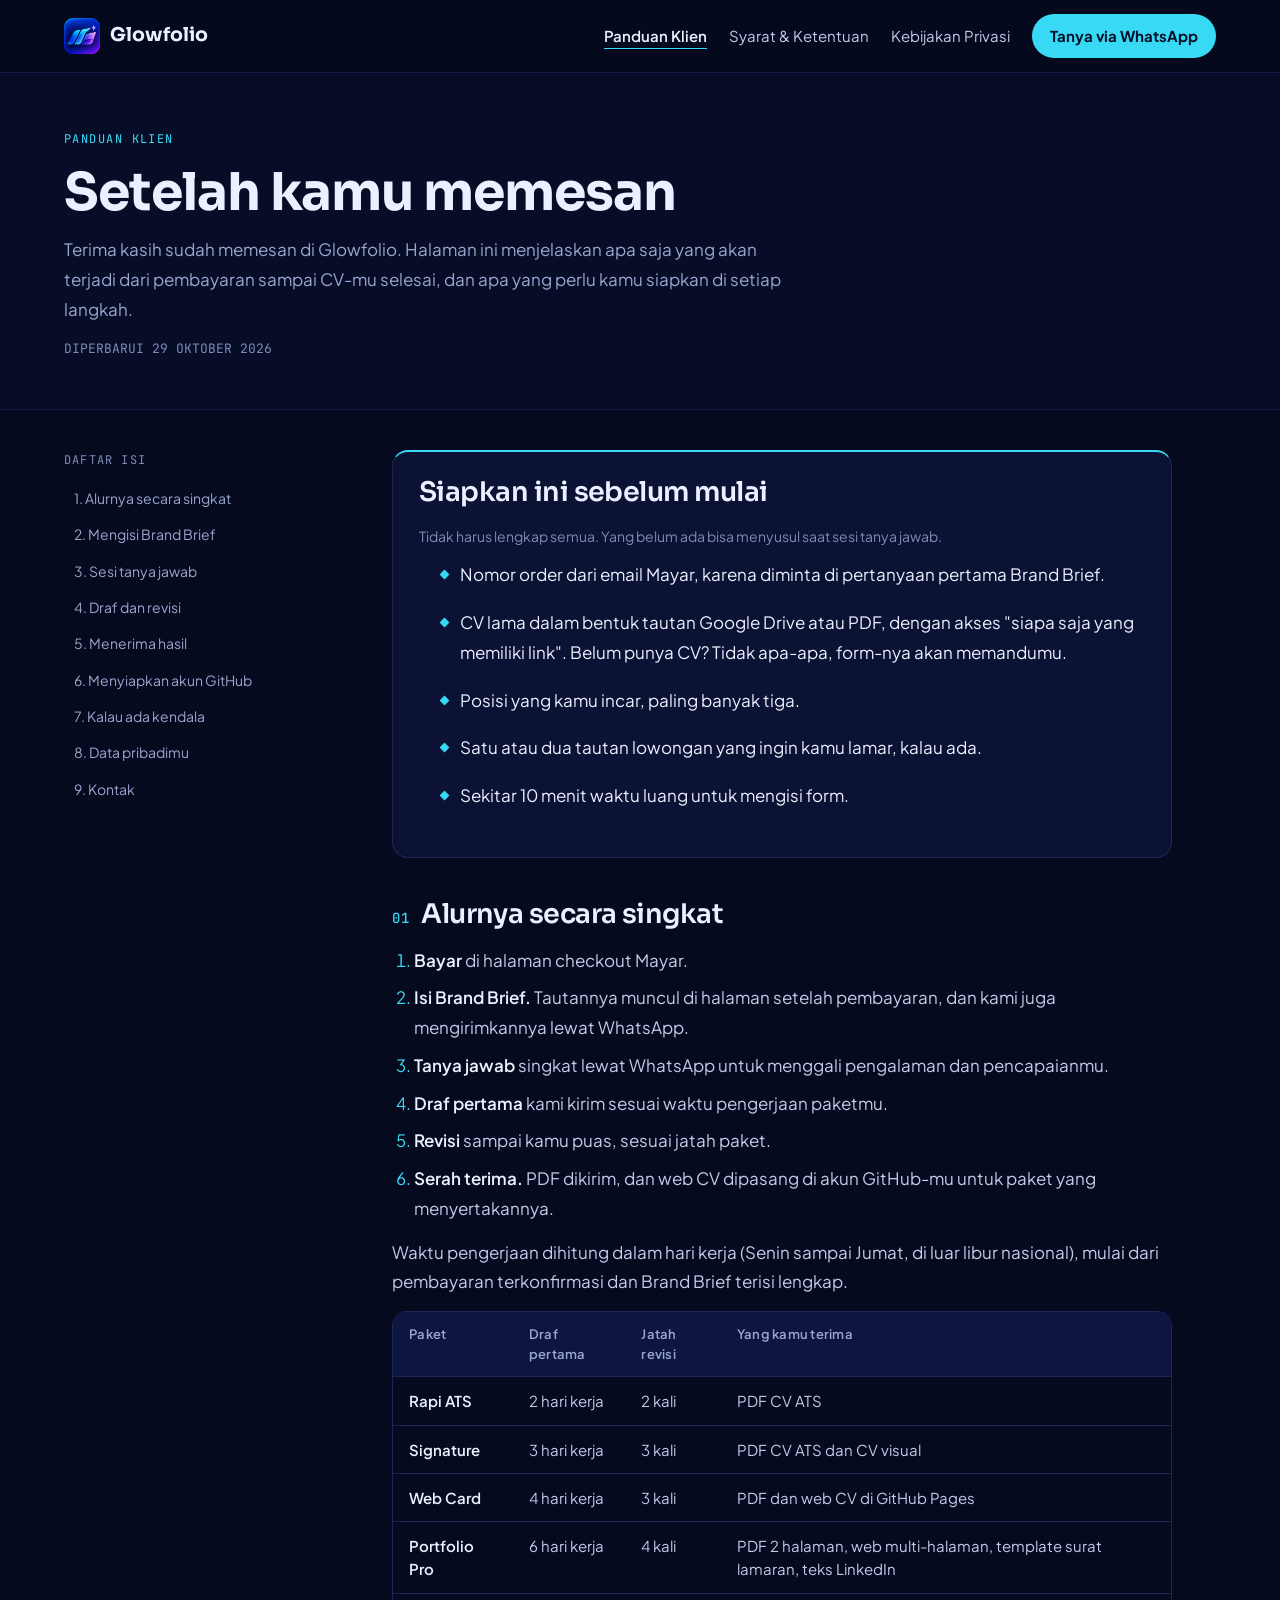
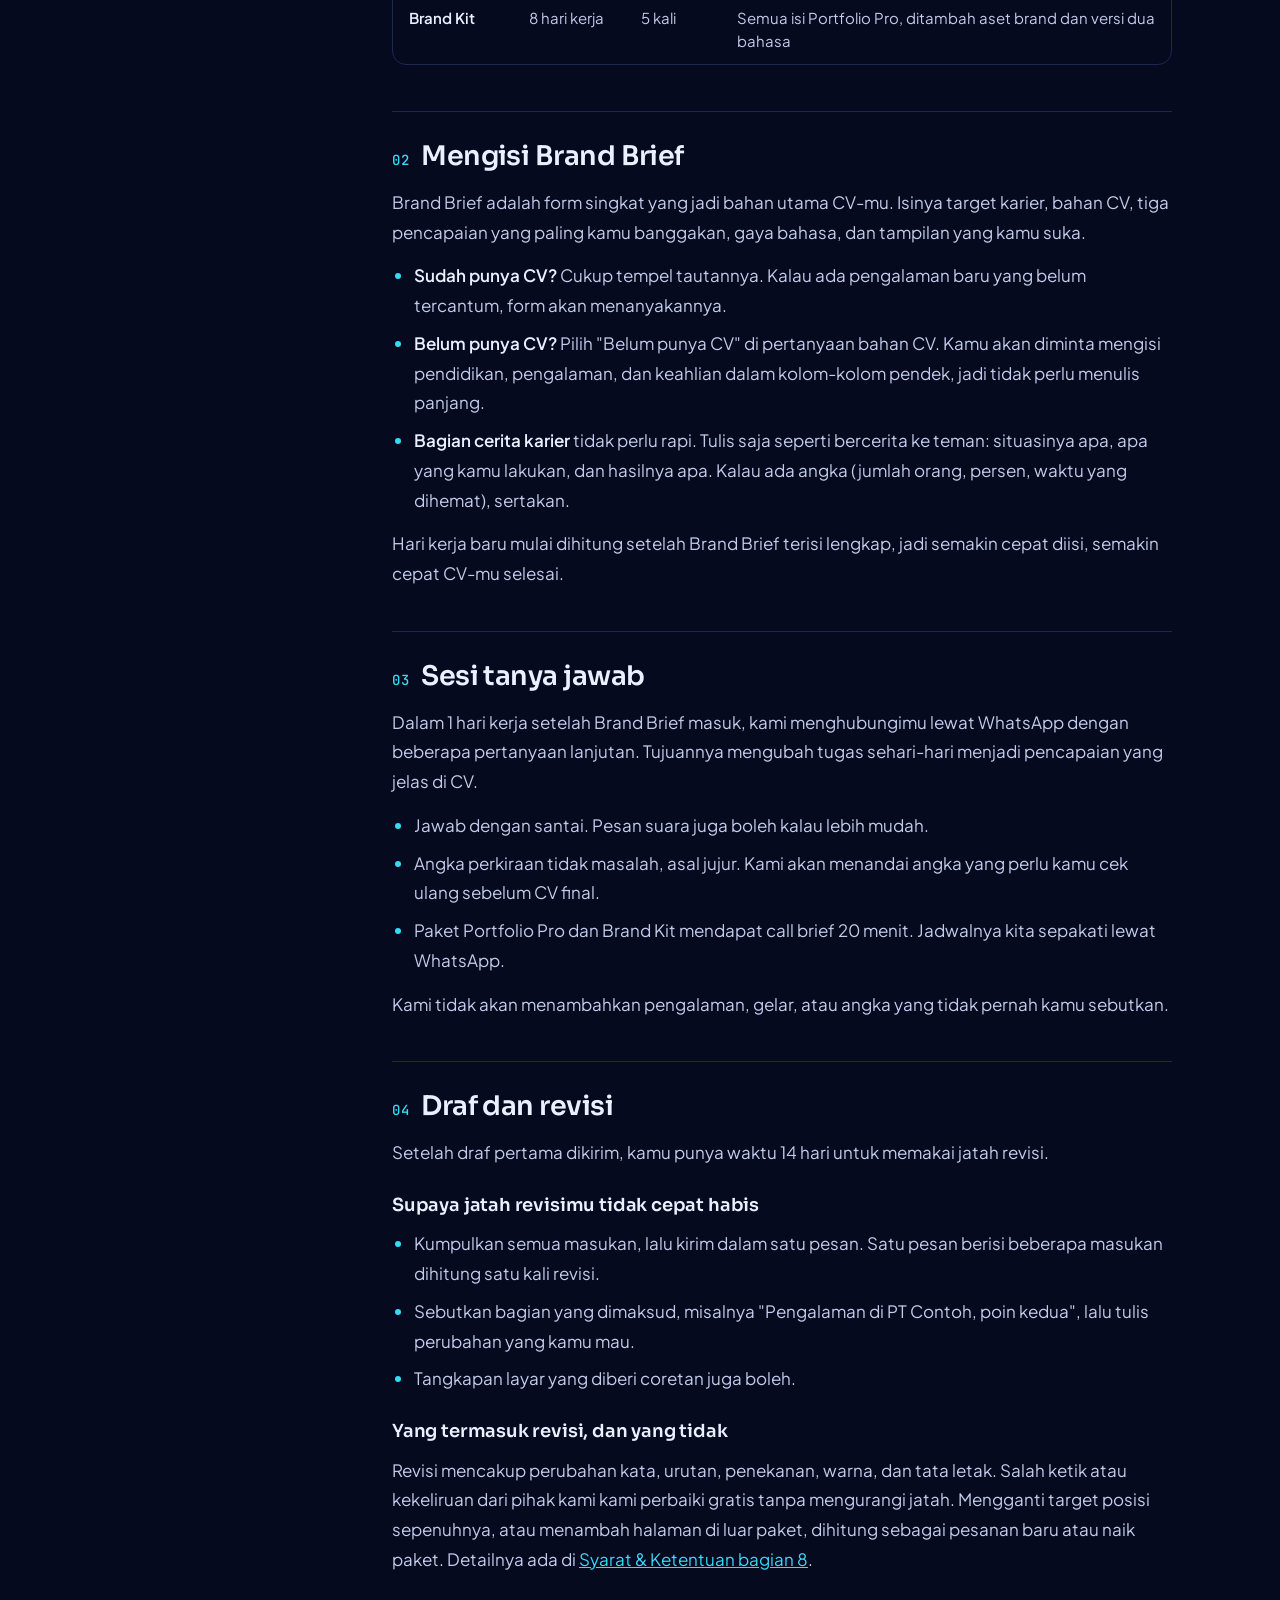
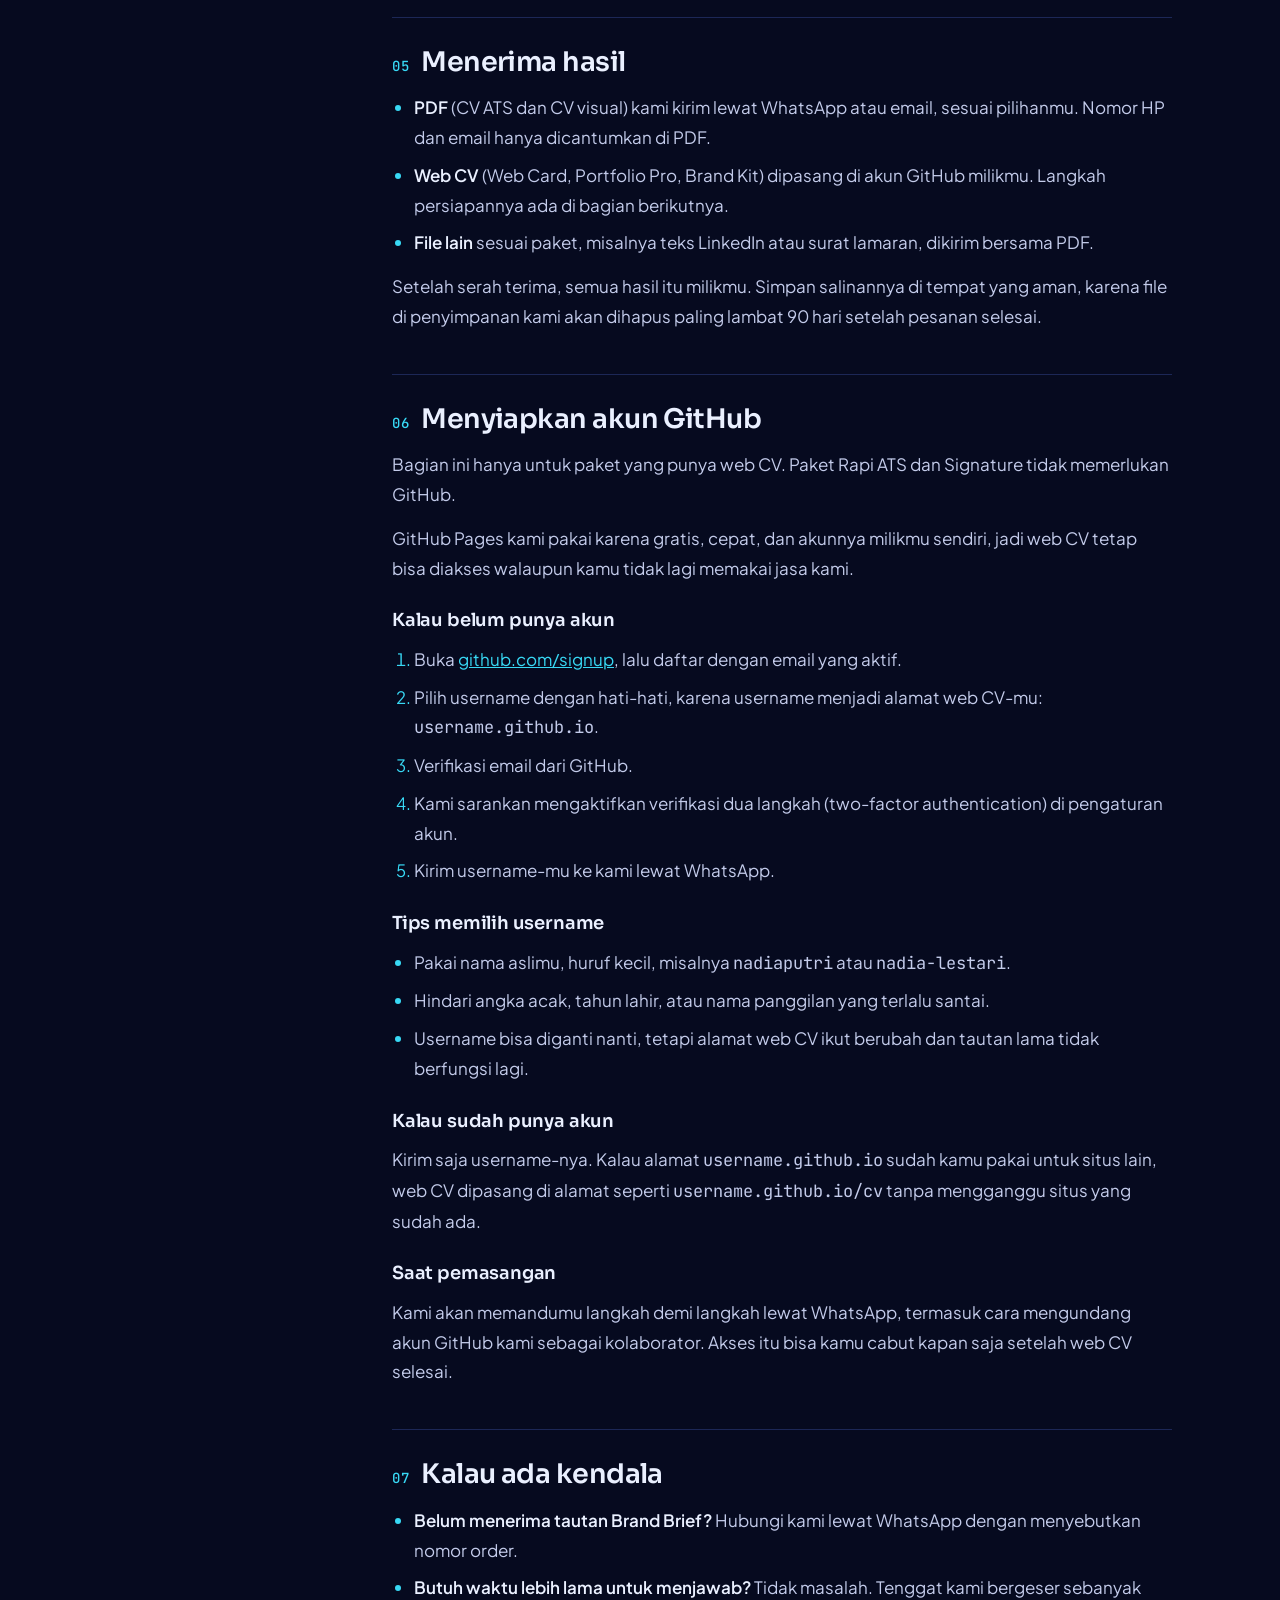
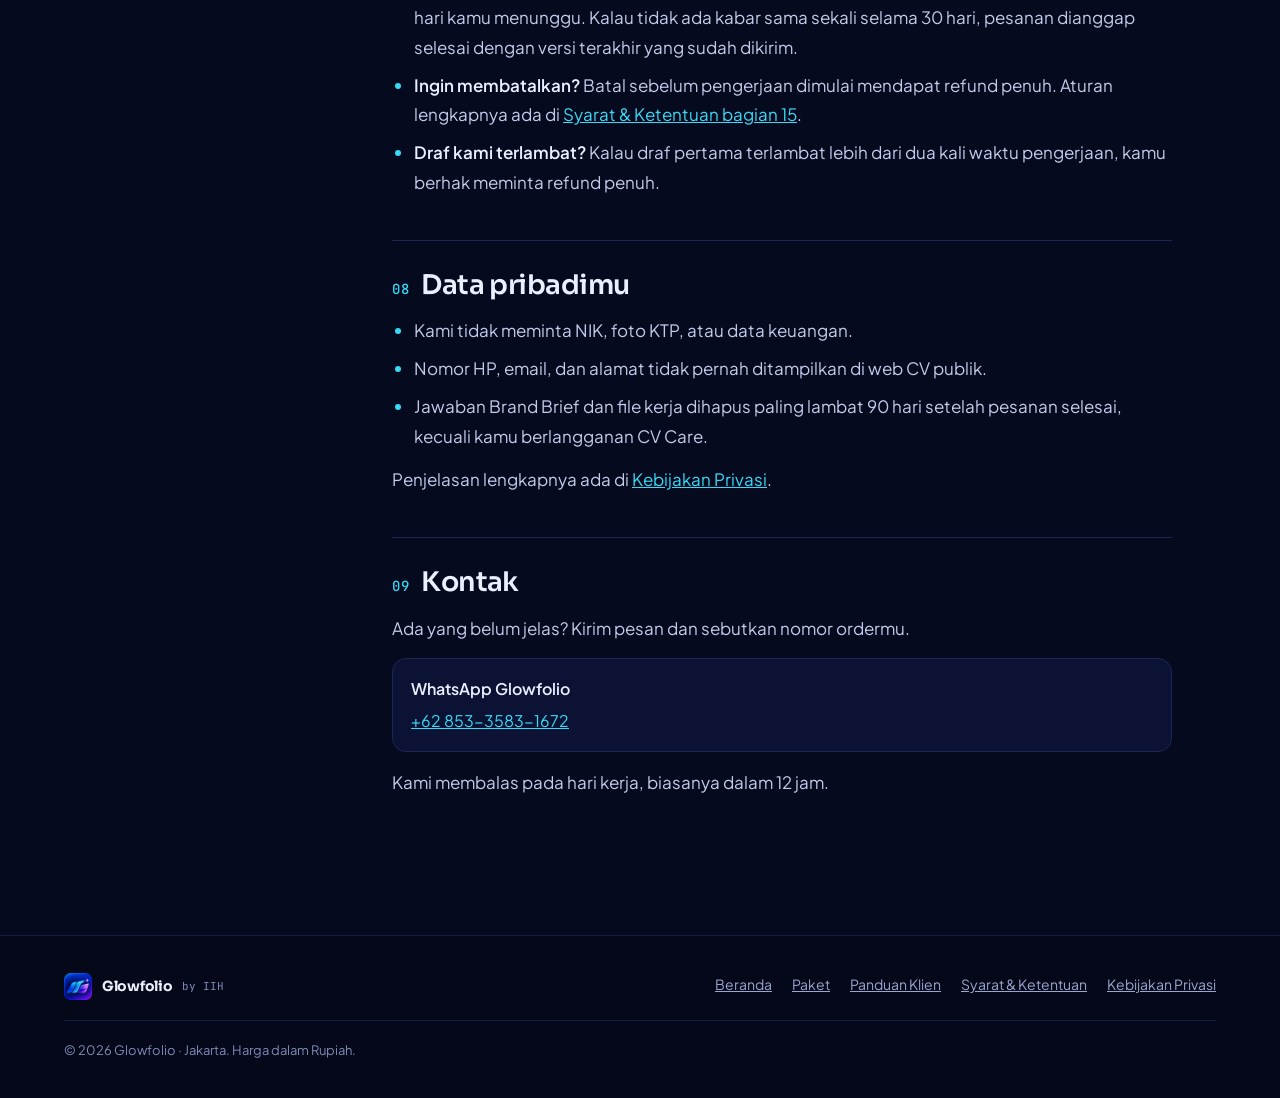
==== panduan.html @ 9d5b6b30 "Tambah halaman Panduan Klien dan tautannya di footer" ====
<!doctype html>
<html lang="id">
<head>
<meta charset="utf-8">
<meta name="viewport" content="width=device-width, initial-scale=1">
<title>Panduan Klien — Glowfolio</title>
<meta name="description" content="Apa yang terjadi setelah kamu memesan di Glowfolio: mengisi Brand Brief, sesi tanya jawab, draf dan revisi, sampai menerima CV dan web CV.">
<meta name="theme-color" content="#060A1F">
<link rel="icon" type="image/png" href="assets/favicon.png">
<link rel="apple-touch-icon" href="assets/apple-touch-icon.png">
<link rel="preconnect" href="https://fonts.googleapis.com">
<link rel="stylesheet" href="https://fonts.googleapis.com/css2?family=JetBrains+Mono:wght@500&family=Plus+Jakarta+Sans:wght@400;500;600;700&family=Sora:wght@500;600;700&display=swap">
<link rel="stylesheet" href="assets/legal.css">
</head>
<body>
<a class="skip" href="#isi">Langsung ke isi</a>

<header class="top">
  <div class="top-in">
    <a class="brand" href="./"><img src="assets/glowfolio-logo.png" alt=""><span>Glowfolio</span></a>
    <nav aria-label="Navigasi">
      <a class="nav-text" href="panduan.html" aria-current="page">Panduan Klien</a>
      <a class="nav-text" href="syarat.html">Syarat &amp; Ketentuan</a>
      <a class="nav-text" href="privasi.html">Kebijakan Privasi</a>
      <a class="btn btn-accent" href="https://wa.me/6285335831672">Tanya via WhatsApp</a>
    </nav>
  </div>
</header>

<div class="hero">
  <div class="hero-in">
    <div class="eyebrow mono">PANDUAN KLIEN</div>
    <h1 class="disp">Setelah kamu memesan</h1>
    <p>Terima kasih sudah memesan di Glowfolio. Halaman ini menjelaskan apa saja yang akan terjadi dari pembayaran sampai CV-mu selesai, dan apa yang perlu kamu siapkan di setiap langkah.</p>
    <div class="meta mono"><span>DIPERBARUI 29 OKTOBER 2026</span></div>
  </div>
</div>

<div class="wrap">
  <aside class="toc" aria-label="Daftar isi">
    <p class="toc-title mono">DAFTAR ISI</p>
    <ol>
      <li><a href="#alur">1. Alurnya secara singkat</a></li>
      <li><a href="#brief">2. Mengisi Brand Brief</a></li>
      <li><a href="#tanya">3. Sesi tanya jawab</a></li>
      <li><a href="#revisi">4. Draf dan revisi</a></li>
      <li><a href="#hasil">5. Menerima hasil</a></li>
      <li><a href="#github">6. Menyiapkan akun GitHub</a></li>
      <li><a href="#kendala">7. Kalau ada kendala</a></li>
      <li><a href="#data">8. Data pribadimu</a></li>
      <li><a href="#kontak">9. Kontak</a></li>
    </ol>
  </aside>

  <main id="isi" class="doc">
    <details class="toc-mobile">
      <summary>Daftar isi <span aria-hidden="true">+</span></summary>
      <ol>
        <li><a href="#alur">1. Alurnya secara singkat</a></li>
        <li><a href="#brief">2. Mengisi Brand Brief</a></li>
        <li><a href="#tanya">3. Sesi tanya jawab</a></li>
        <li><a href="#revisi">4. Draf dan revisi</a></li>
        <li><a href="#hasil">5. Menerima hasil</a></li>
        <li><a href="#github">6. Menyiapkan akun GitHub</a></li>
        <li><a href="#kendala">7. Kalau ada kendala</a></li>
        <li><a href="#data">8. Data pribadimu</a></li>
        <li><a href="#kontak">9. Kontak</a></li>
      </ol>
    </details>

    <div class="summary">
      <h2 class="disp">Siapkan ini sebelum mulai</h2>
      <p class="note">Tidak harus lengkap semua. Yang belum ada bisa menyusul saat sesi tanya jawab.</p>
      <ul>
        <li>Nomor order dari email Mayar, karena diminta di pertanyaan pertama Brand Brief.</li>
        <li>CV lama dalam bentuk tautan Google Drive atau PDF, dengan akses "siapa saja yang memiliki link". Belum punya CV? Tidak apa-apa, form-nya akan memandumu.</li>
        <li>Posisi yang kamu incar, paling banyak tiga.</li>
        <li>Satu atau dua tautan lowongan yang ingin kamu lamar, kalau ada.</li>
        <li>Sekitar 10 menit waktu luang untuk mengisi form.</li>
      </ul>
    </div>

    <section id="alur">
      <h2 class="disp"><span class="num">01</span>Alurnya secara singkat</h2>
      <ol class="list">
        <li><strong>Bayar</strong> di halaman checkout Mayar.</li>
        <li><strong>Isi Brand Brief.</strong> Tautannya muncul di halaman setelah pembayaran, dan kami juga mengirimkannya lewat WhatsApp.</li>
        <li><strong>Tanya jawab</strong> singkat lewat WhatsApp untuk menggali pengalaman dan pencapaianmu.</li>
        <li><strong>Draf pertama</strong> kami kirim sesuai waktu pengerjaan paketmu.</li>
        <li><strong>Revisi</strong> sampai kamu puas, sesuai jatah paket.</li>
        <li><strong>Serah terima.</strong> PDF dikirim, dan web CV dipasang di akun GitHub-mu untuk paket yang menyertakannya.</li>
      </ol>
      <p>Waktu pengerjaan dihitung dalam hari kerja (Senin sampai Jumat, di luar libur nasional), mulai dari pembayaran terkonfirmasi dan Brand Brief terisi lengkap.</p>
      <div class="table">
        <table>
          <thead><tr><th scope="col">Paket</th><th scope="col">Draf pertama</th><th scope="col">Jatah revisi</th><th scope="col">Yang kamu terima</th></tr></thead>
          <tbody>
            <tr><th scope="row">Rapi ATS</th><td data-label="Draf pertama">2 hari kerja</td><td data-label="Jatah revisi">2 kali</td><td data-label="Yang kamu terima">PDF CV ATS</td></tr>
            <tr><th scope="row">Signature</th><td data-label="Draf pertama">3 hari kerja</td><td data-label="Jatah revisi">3 kali</td><td data-label="Yang kamu terima">PDF CV ATS dan CV visual</td></tr>
            <tr><th scope="row">Web Card</th><td data-label="Draf pertama">4 hari kerja</td><td data-label="Jatah revisi">3 kali</td><td data-label="Yang kamu terima">PDF dan web CV di GitHub Pages</td></tr>
            <tr><th scope="row">Portfolio Pro</th><td data-label="Draf pertama">6 hari kerja</td><td data-label="Jatah revisi">4 kali</td><td data-label="Yang kamu terima">PDF 2 halaman, web multi-halaman, template surat lamaran, teks LinkedIn</td></tr>
            <tr><th scope="row">Brand Kit</th><td data-label="Draf pertama">8 hari kerja</td><td data-label="Jatah revisi">5 kali</td><td data-label="Yang kamu terima">Semua isi Portfolio Pro, ditambah aset brand dan versi dua bahasa</td></tr>
          </tbody>
        </table>
      </div>
    </section>

    <section id="brief">
      <h2 class="disp"><span class="num">02</span>Mengisi Brand Brief</h2>
      <p>Brand Brief adalah form singkat yang jadi bahan utama CV-mu. Isinya target karier, bahan CV, tiga pencapaian yang paling kamu banggakan, gaya bahasa, dan tampilan yang kamu suka.</p>
      <ul>
        <li><strong>Sudah punya CV?</strong> Cukup tempel tautannya. Kalau ada pengalaman baru yang belum tercantum, form akan menanyakannya.</li>
        <li><strong>Belum punya CV?</strong> Pilih "Belum punya CV" di pertanyaan bahan CV. Kamu akan diminta mengisi pendidikan, pengalaman, dan keahlian dalam kolom-kolom pendek, jadi tidak perlu menulis panjang.</li>
        <li><strong>Bagian cerita karier</strong> tidak perlu rapi. Tulis saja seperti bercerita ke teman: situasinya apa, apa yang kamu lakukan, dan hasilnya apa. Kalau ada angka (jumlah orang, persen, waktu yang dihemat), sertakan.</li>
      </ul>
      <p>Hari kerja baru mulai dihitung setelah Brand Brief terisi lengkap, jadi semakin cepat diisi, semakin cepat CV-mu selesai.</p>
    </section>

    <section id="tanya">
      <h2 class="disp"><span class="num">03</span>Sesi tanya jawab</h2>
      <p>Dalam 1 hari kerja setelah Brand Brief masuk, kami menghubungimu lewat WhatsApp dengan beberapa pertanyaan lanjutan. Tujuannya mengubah tugas sehari-hari menjadi pencapaian yang jelas di CV.</p>
      <ul>
        <li>Jawab dengan santai. Pesan suara juga boleh kalau lebih mudah.</li>
        <li>Angka perkiraan tidak masalah, asal jujur. Kami akan menandai angka yang perlu kamu cek ulang sebelum CV final.</li>
        <li>Paket Portfolio Pro dan Brand Kit mendapat call brief 20 menit. Jadwalnya kita sepakati lewat WhatsApp.</li>
      </ul>
      <p>Kami tidak akan menambahkan pengalaman, gelar, atau angka yang tidak pernah kamu sebutkan.</p>
    </section>

    <section id="revisi">
      <h2 class="disp"><span class="num">04</span>Draf dan revisi</h2>
      <p>Setelah draf pertama dikirim, kamu punya waktu 14 hari untuk memakai jatah revisi.</p>
      <h3>Supaya jatah revisimu tidak cepat habis</h3>
      <ul>
        <li>Kumpulkan semua masukan, lalu kirim dalam satu pesan. Satu pesan berisi beberapa masukan dihitung satu kali revisi.</li>
        <li>Sebutkan bagian yang dimaksud, misalnya "Pengalaman di PT Contoh, poin kedua", lalu tulis perubahan yang kamu mau.</li>
        <li>Tangkapan layar yang diberi coretan juga boleh.</li>
      </ul>
      <h3>Yang termasuk revisi, dan yang tidak</h3>
      <p>Revisi mencakup perubahan kata, urutan, penekanan, warna, dan tata letak. Salah ketik atau kekeliruan dari pihak kami kami perbaiki gratis tanpa mengurangi jatah. Mengganti target posisi sepenuhnya, atau menambah halaman di luar paket, dihitung sebagai pesanan baru atau naik paket. Detailnya ada di <a href="syarat.html#revisi">Syarat &amp; Ketentuan bagian 8</a>.</p>
    </section>

    <section id="hasil">
      <h2 class="disp"><span class="num">05</span>Menerima hasil</h2>
      <ul>
        <li><strong>PDF</strong> (CV ATS dan CV visual) kami kirim lewat WhatsApp atau email, sesuai pilihanmu. Nomor HP dan email hanya dicantumkan di PDF.</li>
        <li><strong>Web CV</strong> (Web Card, Portfolio Pro, Brand Kit) dipasang di akun GitHub milikmu. Langkah persiapannya ada di bagian berikutnya.</li>
        <li><strong>File lain</strong> sesuai paket, misalnya teks LinkedIn atau surat lamaran, dikirim bersama PDF.</li>
      </ul>
      <p>Setelah serah terima, semua hasil itu milikmu. Simpan salinannya di tempat yang aman, karena file di penyimpanan kami akan dihapus paling lambat 90 hari setelah pesanan selesai.</p>
    </section>

    <section id="github">
      <h2 class="disp"><span class="num">06</span>Menyiapkan akun GitHub</h2>
      <p>Bagian ini hanya untuk paket yang punya web CV. Paket Rapi ATS dan Signature tidak memerlukan GitHub.</p>
      <p>GitHub Pages kami pakai karena gratis, cepat, dan akunnya milikmu sendiri, jadi web CV tetap bisa diakses walaupun kamu tidak lagi memakai jasa kami.</p>
      <h3>Kalau belum punya akun</h3>
      <ol class="list">
        <li>Buka <a href="https://github.com/signup">github.com/signup</a>, lalu daftar dengan email yang aktif.</li>
        <li>Pilih username dengan hati-hati, karena username menjadi alamat web CV-mu: <span class="mono">username.github.io</span>.</li>
        <li>Verifikasi email dari GitHub.</li>
        <li>Kami sarankan mengaktifkan verifikasi dua langkah (two-factor authentication) di pengaturan akun.</li>
        <li>Kirim username-mu ke kami lewat WhatsApp.</li>
      </ol>
      <h3>Tips memilih username</h3>
      <ul>
        <li>Pakai nama aslimu, huruf kecil, misalnya <span class="mono">nadiaputri</span> atau <span class="mono">nadia-lestari</span>.</li>
        <li>Hindari angka acak, tahun lahir, atau nama panggilan yang terlalu santai.</li>
        <li>Username bisa diganti nanti, tetapi alamat web CV ikut berubah dan tautan lama tidak berfungsi lagi.</li>
      </ul>
      <h3>Kalau sudah punya akun</h3>
      <p>Kirim saja username-nya. Kalau alamat <span class="mono">username.github.io</span> sudah kamu pakai untuk situs lain, web CV dipasang di alamat seperti <span class="mono">username.github.io/cv</span> tanpa mengganggu situs yang sudah ada.</p>
      <h3>Saat pemasangan</h3>
      <p>Kami akan memandumu langkah demi langkah lewat WhatsApp, termasuk cara mengundang akun GitHub kami sebagai kolaborator. Akses itu bisa kamu cabut kapan saja setelah web CV selesai.</p>
    </section>

    <section id="kendala">
      <h2 class="disp"><span class="num">07</span>Kalau ada kendala</h2>
      <ul>
        <li><strong>Belum menerima tautan Brand Brief?</strong> Hubungi kami lewat WhatsApp dengan menyebutkan nomor order.</li>
        <li><strong>Butuh waktu lebih lama untuk menjawab?</strong> Tidak masalah. Tenggat kami bergeser sebanyak hari kamu menunggu. Kalau tidak ada kabar sama sekali selama 30 hari, pesanan dianggap selesai dengan versi terakhir yang sudah dikirim.</li>
        <li><strong>Ingin membatalkan?</strong> Batal sebelum pengerjaan dimulai mendapat refund penuh. Aturan lengkapnya ada di <a href="syarat.html#refund">Syarat &amp; Ketentuan bagian 15</a>.</li>
        <li><strong>Draf kami terlambat?</strong> Kalau draf pertama terlambat lebih dari dua kali waktu pengerjaan, kamu berhak meminta refund penuh.</li>
      </ul>
    </section>

    <section id="data">
      <h2 class="disp"><span class="num">08</span>Data pribadimu</h2>
      <ul>
        <li>Kami tidak meminta NIK, foto KTP, atau data keuangan.</li>
        <li>Nomor HP, email, dan alamat tidak pernah ditampilkan di web CV publik.</li>
        <li>Jawaban Brand Brief dan file kerja dihapus paling lambat 90 hari setelah pesanan selesai, kecuali kamu berlangganan CV Care.</li>
      </ul>
      <p>Penjelasan lengkapnya ada di <a href="privasi.html">Kebijakan Privasi</a>.</p>
    </section>

    <section id="kontak">
      <h2 class="disp"><span class="num">09</span>Kontak</h2>
      <p>Ada yang belum jelas? Kirim pesan dan sebutkan nomor ordermu.</p>
      <div class="callout">
        <strong>WhatsApp Glowfolio</strong>
        <a href="https://wa.me/6285335831672">+62 853-3583-1672</a>
      </div>
      <p>Kami membalas pada hari kerja, biasanya dalam 12 jam.</p>
    </section>
  </main>
</div>

<footer class="foot">
  <div class="foot-in">
    <div style="display:flex;align-items:center;gap:10px"><img src="assets/glowfolio-logo.png" alt="" style="width:28px;height:28px;object-fit:contain"><span class="disp" style="font-weight:700">Glowfolio</span><span class="mono" style="font-size:11px;color:var(--quiet)">by IIH</span></div>
    <nav class="foot-links" aria-label="Tautan kaki">
      <a href="./">Beranda</a>
      <a href="./#paket">Paket</a>
      <a href="panduan.html" aria-current="page">Panduan Klien</a>
      <a href="syarat.html">Syarat &amp; Ketentuan</a>
      <a href="privasi.html">Kebijakan Privasi</a>
    </nav>
    <small>© 2026 Glowfolio · Jakarta. Harga dalam Rupiah.</small>
  </div>
</footer>
</body>
</html>
---- assets/legal.css ----
:root{
  --ground:#060A1F;--ground-2:#080D27;--card:#0B1233;--line:#1C2756;--line-2:#2F3B74;
  --ink:#EAF0FF;--body:#C3CBEA;--muted:#9AA6CF;--quiet:#7E8AB8;--accent:#38D9F5;--on-accent:#04122A;
}
*{box-sizing:border-box}
html{scroll-behavior:smooth;scroll-padding-top:88px}
@media (prefers-reduced-motion: reduce){html{scroll-behavior:auto}}
body{margin:0;background:var(--ground);color:var(--body);font-family:'Plus Jakarta Sans',system-ui,sans-serif;font-size:17px;line-height:1.75;-webkit-text-size-adjust:100%}
a{color:var(--accent)}a:hover{color:#C9F5FD}
.disp{font-family:'Sora',system-ui,sans-serif;letter-spacing:-0.02em;color:var(--ink)}
.mono{font-family:'JetBrains Mono',ui-monospace,monospace}
.skip{position:absolute;left:-9999px;top:8px;background:var(--accent);color:var(--on-accent);padding:8px 14px;border-radius:8px;z-index:20}
.skip:focus{left:16px}

/* header */
.top{position:sticky;top:0;z-index:10;background:rgba(6,10,31,0.92);backdrop-filter:blur(8px);-webkit-backdrop-filter:blur(8px);border-bottom:1px solid #141C45}
.top-in{max-width:1200px;margin:0 auto;padding:14px 24px;display:flex;flex-wrap:wrap;align-items:center;justify-content:space-between;gap:12px}
.brand{display:flex;align-items:center;gap:10px;text-decoration:none;color:var(--ink)}
.brand img{width:36px;height:36px;object-fit:contain}
.brand span{font-family:'Sora',system-ui,sans-serif;font-weight:700;font-size:19px}
.top nav{display:flex;flex-wrap:wrap;align-items:center;gap:6px 22px;font-size:15px}
.top nav a{color:var(--body);text-decoration:none}
.top nav a.btn-accent{color:var(--on-accent)}
.top nav a[aria-current="page"]{color:var(--ink);font-weight:600;text-decoration:underline;text-decoration-color:var(--accent);text-underline-offset:6px}
.btn{display:inline-flex;align-items:center;justify-content:center;min-height:44px;padding:0 18px;border-radius:999px;font-weight:700;text-decoration:none}
.btn-accent{background:var(--accent);color:var(--on-accent)}
.btn-accent:hover{color:var(--on-accent);filter:brightness(1.08)}
.btn-ghost{border:1px solid var(--line-2);color:var(--ink)}
.btn-ghost:hover{color:var(--ink);border-color:var(--accent)}

/* hero */
.hero{border-bottom:1px solid #141C45;background:var(--ground-2)}
.hero-in{max-width:1200px;margin:0 auto;padding:56px 24px 48px;display:flex;flex-direction:column;gap:14px}
.eyebrow{font-size:12px;letter-spacing:0.12em;color:var(--accent)}
.hero h1{margin:0;font-size:clamp(32px,4.6vw,52px);line-height:1.1;font-weight:700}
.hero p{margin:0;max-width:720px;color:var(--muted)}
.meta{display:flex;flex-wrap:wrap;gap:8px 20px;font-size:13px;color:var(--quiet)}

/* layout */
.wrap{max-width:1200px;margin:0 auto;padding:40px 24px 96px;display:flex;flex-wrap:wrap;gap:48px;align-items:flex-start}
.toc{flex:1 1 240px;max-width:280px;position:sticky;top:96px;max-height:calc(100vh - 120px);overflow:auto;padding-right:4px}
.toc-title{font-size:12px;letter-spacing:0.1em;color:var(--quiet);margin:0 0 10px}
.toc ol{list-style:none;margin:0;padding:0;display:flex;flex-direction:column;gap:2px;font-size:14px;line-height:1.45}
.toc a{display:block;padding:7px 10px;border-radius:8px;color:var(--muted);text-decoration:none}
.toc a:hover{background:var(--card);color:var(--ink)}
.toc-mobile{display:none}
.doc{flex:999 1 560px;min-width:0;max-width:780px}

/* summary */
.summary{background:var(--card);border:1px solid var(--line);border-top:2px solid var(--accent);border-radius:16px;padding:24px 26px;margin:0 0 40px}
.summary h2{margin:0 0 10px;font-size:20px}
.summary p.note{margin:0 0 12px;font-size:14px;color:var(--quiet)}
.summary ul{margin:0;padding:0;list-style:none;display:flex;flex-direction:column;gap:10px}
.summary li{display:flex;gap:12px;color:var(--ink)}
.summary li::before{content:"";width:7px;height:7px;margin-top:11px;flex:none;background:var(--accent);transform:rotate(45deg)}

/* sections */
.doc section{padding:28px 0;border-top:1px solid var(--line)}
.doc section:first-of-type{border-top:0;padding-top:0}
.doc h2{margin:0 0 14px;font-size:clamp(22px,2.4vw,27px);line-height:1.25;font-weight:600;display:flex;gap:12px;align-items:baseline}
.doc h2 .num{font-family:'JetBrains Mono',monospace;font-size:14px;color:var(--accent);font-weight:500;letter-spacing:0.04em;flex:none}
.doc h3{margin:22px 0 8px;font-size:18px;color:var(--ink);font-family:'Sora',system-ui,sans-serif;font-weight:600;letter-spacing:-0.01em}
.doc p{margin:0 0 14px}
.doc ul,.doc ol.list{margin:0 0 14px;padding-left:22px}
.doc li{margin:0 0 8px}
.doc li::marker{color:var(--accent)}
.doc strong{color:var(--ink);font-weight:600}
.callout{background:var(--card);border:1px solid var(--line);border-radius:14px;padding:16px 18px;margin:0 0 16px;font-size:16px}
.callout strong{display:block;margin-bottom:4px}

/* tables */
.table{overflow-x:auto;border:1px solid var(--line);border-radius:14px;margin:0 0 18px}
.table table{width:100%;border-collapse:collapse;font-size:15px;line-height:1.55;min-width:520px}
.table th,.table td{text-align:left;padding:12px 16px;vertical-align:top;border-top:1px solid var(--line)}
.table thead th{border-top:0;background:#0D1540;color:var(--muted);font-weight:600;font-size:13px;letter-spacing:0.02em}
.table tbody th{color:var(--ink);font-weight:600}

/* back to top + footer */
.foot{border-top:1px solid #141C45;background:#050818}
.foot-in{max-width:1200px;margin:0 auto;padding:36px 24px;display:flex;flex-wrap:wrap;justify-content:space-between;gap:20px;font-size:14px;color:var(--muted)}
.foot-in a{color:var(--muted)}
.foot-links{display:flex;flex-wrap:wrap;gap:8px 20px}
.foot small{display:block;width:100%;border-top:1px solid #141C45;padding-top:18px;font-size:13px;color:var(--quiet)}

/* phone */
@media (max-width: 900px){
  .toc{display:none}
  .toc-mobile{display:block;background:var(--card);border:1px solid var(--line);border-radius:14px;margin:0 0 28px}
  .toc-mobile summary{list-style:none;cursor:pointer;min-height:52px;padding:0 18px;display:flex;align-items:center;justify-content:space-between;font-weight:600;color:var(--ink)}
  .toc-mobile summary::-webkit-details-marker{display:none}
  .toc-mobile summary span{color:var(--accent);font-size:20px;transition:transform .2s}
  .toc-mobile[open] summary span{transform:rotate(45deg)}
  .toc-mobile ol{list-style:none;margin:0;padding:0 8px 12px;font-size:15px;line-height:1.45}
  .toc-mobile a{display:block;padding:9px 10px;border-radius:8px;color:var(--muted);text-decoration:none}
  .wrap{padding-top:28px;gap:0}
}
@media (max-width: 760px){
  body{font-size:16px}
  .top nav .nav-text{display:none}
  .hero-in{padding:36px 20px 32px}
  .wrap{padding:24px 20px 72px}
  .summary{padding:20px}
  /* tables become stacked cards */
  .table{border:0;overflow:visible}
  .table table{min-width:0;display:block}
  .table thead{display:none}
  .table tbody{display:flex;flex-direction:column;gap:10px}
  .table tr{display:flex;flex-direction:column;gap:4px;background:var(--card);border:1px solid var(--line);border-radius:12px;padding:14px 16px}
  .table th,.table td{display:block;padding:0;border:0}
  .table td::before{content:attr(data-label);display:block;font-family:'JetBrains Mono',monospace;font-size:11px;letter-spacing:0.08em;color:var(--quiet);margin-top:8px;text-transform:uppercase}
}
@media print{
  .top,.toc,.toc-mobile,.foot,.skip{display:none !important}
  body{background:#fff;color:#111;font-size:11pt}
  .hero{background:#fff;border:0}.hero h1,.disp,.doc h2,.doc h3,.doc strong,.summary li{color:#111}
  .summary,.callout,.table{background:#fff;border-color:#bbb}
  a{color:#111}
}
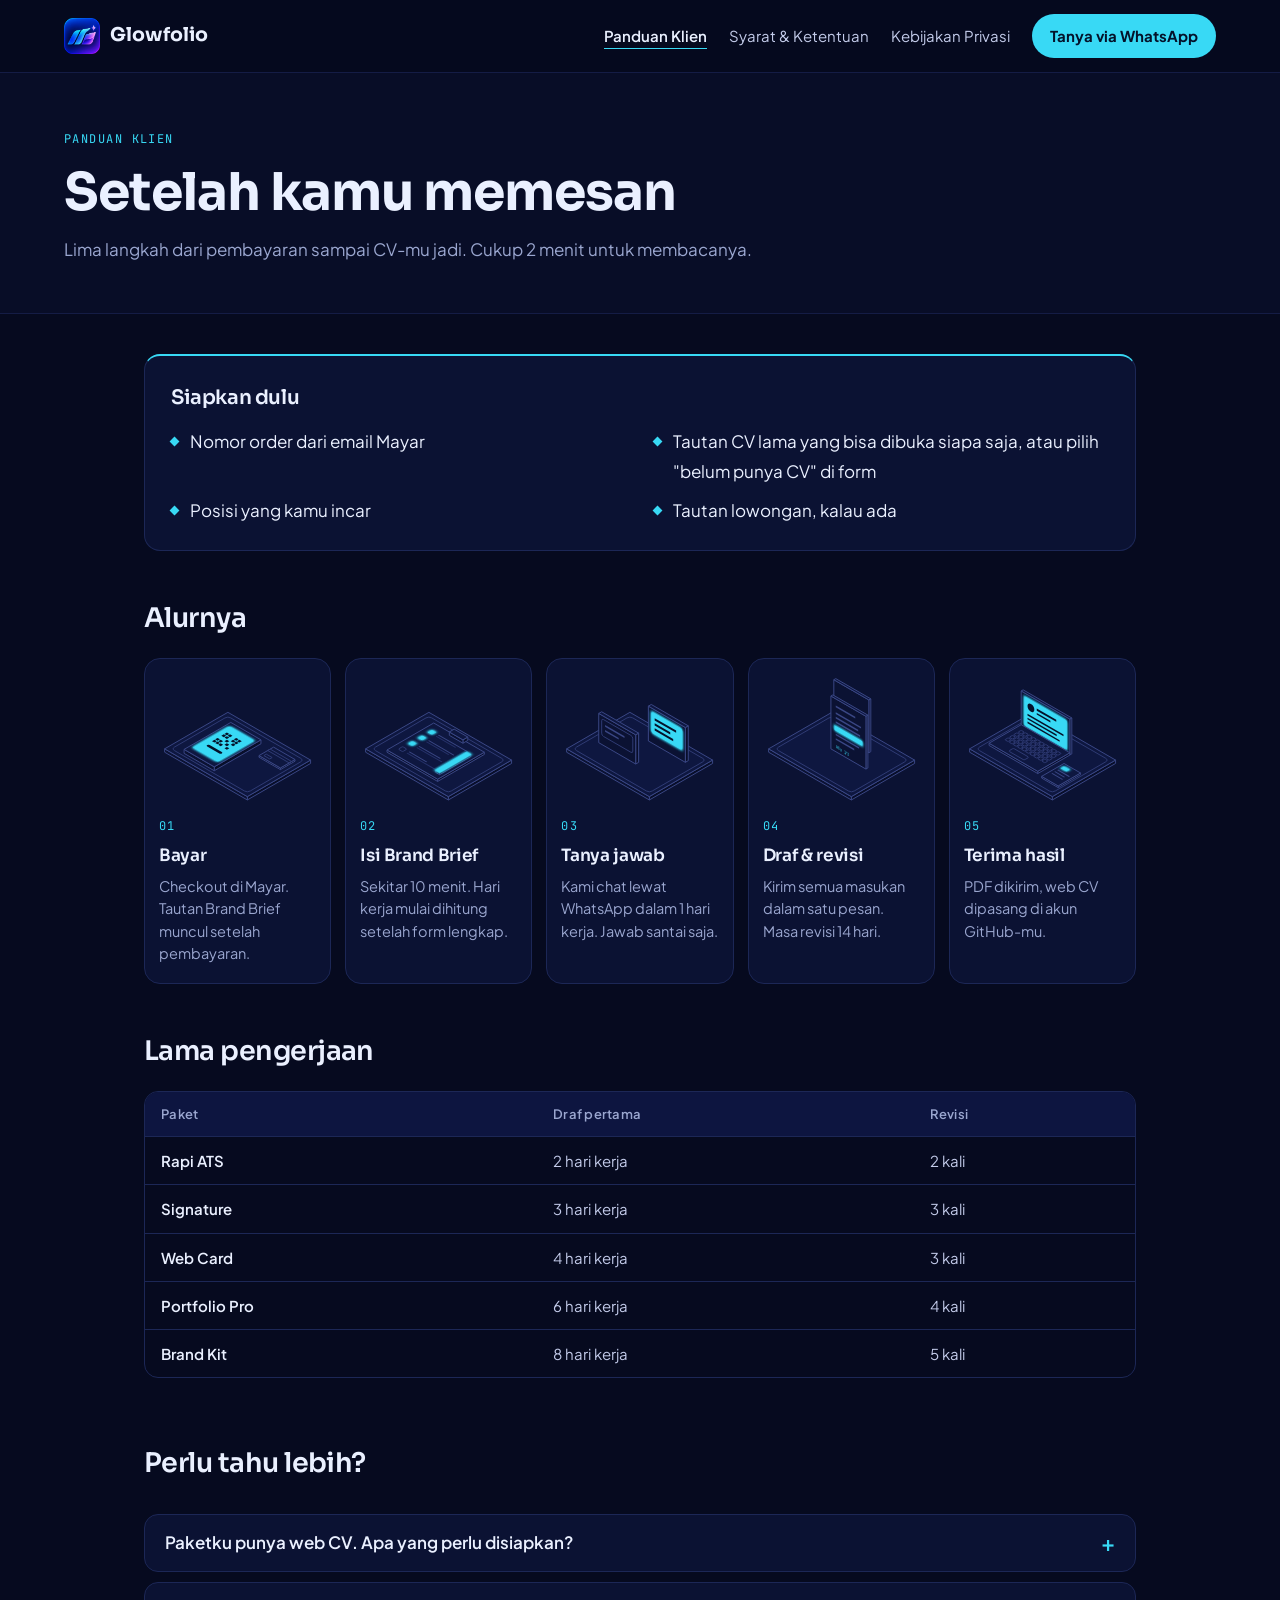
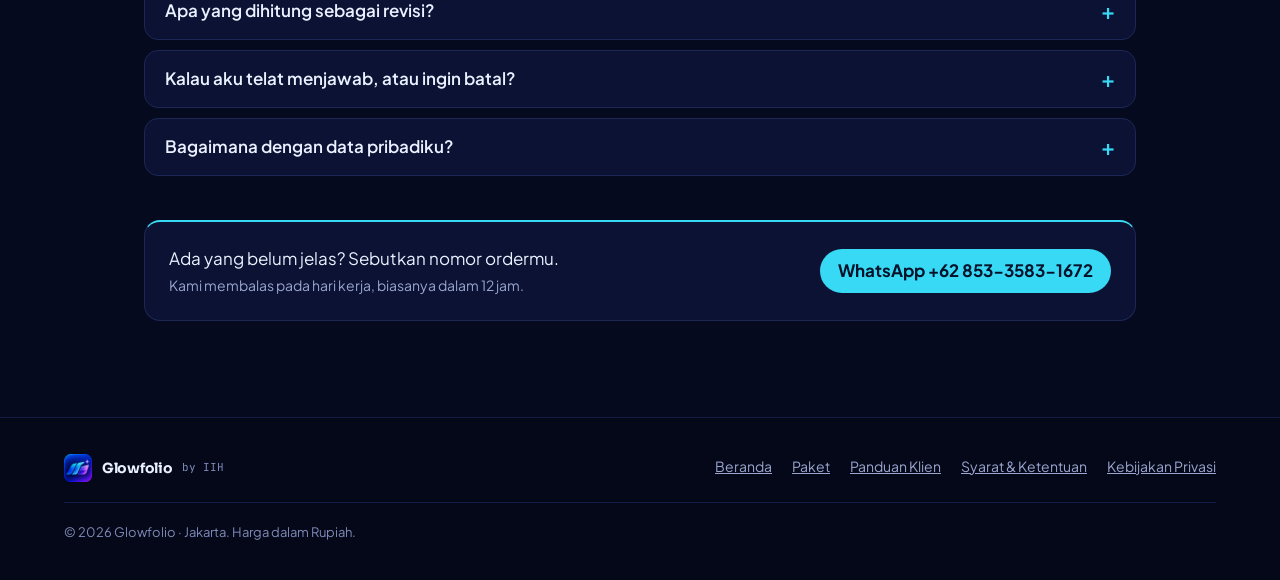
==== commit d0a44473: "Panduan Klien: versi ringkas dengan ilustrasi isometrik per langkah" ====
--- a/panduan.html
+++ b/panduan.html
@@ -4,16 +4,65 @@
 <meta charset="utf-8">
 <meta name="viewport" content="width=device-width, initial-scale=1">
 <title>Panduan Klien — Glowfolio</title>
-<meta name="description" content="Apa yang terjadi setelah kamu memesan di Glowfolio: mengisi Brand Brief, sesi tanya jawab, draf dan revisi, sampai menerima CV dan web CV.">
+<meta name="description" content="Lima langkah setelah kamu memesan di Glowfolio, dari pembayaran sampai CV dan web CV-mu jadi.">
 <meta name="theme-color" content="#060A1F">
 <link rel="icon" type="image/png" href="assets/favicon.png">
 <link rel="apple-touch-icon" href="assets/apple-touch-icon.png">
 <link rel="preconnect" href="https://fonts.googleapis.com">
 <link rel="stylesheet" href="https://fonts.googleapis.com/css2?family=JetBrains+Mono:wght@500&family=Plus+Jakarta+Sans:wght@400;500;600;700&family=Sora:wght@500;600;700&display=swap">
 <link rel="stylesheet" href="assets/legal.css">
+<style>
+.page{max-width:1040px;margin:0 auto;padding:40px 24px 96px;display:flex;flex-direction:column;gap:44px}
+.page h2{margin:0 0 16px;font-size:clamp(22px,2.4vw,27px);font-weight:600}
+.ready{margin:0}
+.ready ul{display:grid;grid-template-columns:repeat(2,minmax(0,1fr));gap:10px 28px}
+.steps{list-style:none;margin:0;padding:0;display:grid;grid-template-columns:repeat(5,minmax(0,1fr));gap:14px}
+.step{background:var(--card);border:1px solid var(--line);border-radius:16px;padding:14px 14px 18px;display:flex;flex-direction:column;gap:10px;transition:border-color .2s}
+.step:hover{border-color:var(--line-2)}
+.step-txt{display:flex;flex-direction:column;gap:4px}
+.step-n{font-size:12px;letter-spacing:.1em;color:var(--accent)}
+.step h3{margin:0;font-size:17px;font-weight:600}
+.step p{margin:0;font-size:14.5px;line-height:1.55;color:var(--muted)}
+svg.iso{width:100%;height:auto;display:block}
+.iso rect{vector-effect:non-scaling-stroke;stroke-linejoin:round}
+.iso .ft{fill:#0E1740;stroke:#3A4785;stroke-width:1}
+.iso .ff{fill:#0B1233;stroke:#3A4785;stroke-width:1}
+.iso .fs{fill:#080E2A;stroke:#3A4785;stroke-width:1}
+.iso .dt{fill:none;stroke:#2F3B74;stroke-width:1}
+.iso .ln{fill:#3A4785}.iso .ln2{fill:#26326A}
+.iso .ink{fill:#04122A}
+.iso .gl,.iso .acf,.iso .acft{fill:var(--accent);filter:url(#gf-glow)}
+.iso .acft{stroke:var(--accent)}
+.iso .tx{font-family:'JetBrains Mono',monospace;font-size:7px;fill:var(--accent);letter-spacing:.06em}
+.step:hover .gl,.step:hover .acf{animation:gfpulse 1.2s ease-in-out infinite}
+@keyframes gfpulse{50%{opacity:.7}}
+@media (prefers-reduced-motion: reduce){.step:hover .gl,.step:hover .acf{animation:none}}
+.more{display:flex;flex-direction:column;gap:10px}
+.more details{background:var(--card);border:1px solid var(--line);border-radius:14px}
+.more summary{list-style:none;cursor:pointer;min-height:56px;padding:0 20px;display:flex;align-items:center;justify-content:space-between;gap:16px;font-weight:600;color:var(--ink)}
+.more summary::-webkit-details-marker{display:none}
+.more summary span{color:var(--accent);font-size:22px;transition:transform .2s;flex:none}
+.more details[open] summary span{transform:rotate(45deg)}
+.more .body{padding:0 20px 18px;font-size:15.5px;line-height:1.65}
+.more .body p{margin:0 0 10px}.more .body ul{margin:0 0 10px;padding-left:20px}.more .body li{margin:0 0 6px}
+.more .body li::marker{color:var(--accent)}
+.contact{display:flex;flex-wrap:wrap;align-items:center;justify-content:space-between;gap:16px;background:var(--card);border:1px solid var(--line);border-top:2px solid var(--accent);border-radius:16px;padding:22px 24px}
+.contact p{margin:0;color:var(--ink)}.contact small{display:block;color:var(--muted);font-size:14px}
+@media (max-width: 1000px){.steps{grid-template-columns:repeat(3,minmax(0,1fr))}}
+@media (max-width: 760px){
+  .page{padding:28px 20px 72px;gap:36px}
+  .ready ul{grid-template-columns:1fr}
+  .steps{grid-template-columns:1fr}
+  .step{flex-direction:row;align-items:center;gap:14px;padding:12px 14px}
+  .step svg.iso{width:112px;flex:none}
+}
+</style>
 </head>
 <body>
 <a class="skip" href="#isi">Langsung ke isi</a>
+<svg width="0" height="0" style="position:absolute" aria-hidden="true"><defs>
+<filter id="gf-glow" x="-60%" y="-60%" width="220%" height="220%"><feGaussianBlur stdDeviation="2.4" result="b"/><feMerge><feMergeNode in="b"/><feMergeNode in="b"/><feMergeNode in="SourceGraphic"/></feMerge></filter>
+</defs></svg>
 
 <header class="top">
   <div class="top-in">
@@ -31,180 +80,97 @@
   <div class="hero-in">
     <div class="eyebrow mono">PANDUAN KLIEN</div>
     <h1 class="disp">Setelah kamu memesan</h1>
-    <p>Terima kasih sudah memesan di Glowfolio. Halaman ini menjelaskan apa saja yang akan terjadi dari pembayaran sampai CV-mu selesai, dan apa yang perlu kamu siapkan di setiap langkah.</p>
-    <div class="meta mono"><span>DIPERBARUI 29 OKTOBER 2026</span></div>
+    <p>Lima langkah dari pembayaran sampai CV-mu jadi. Cukup 2 menit untuk membacanya.</p>
   </div>
 </div>
 
-<div class="wrap">
-  <aside class="toc" aria-label="Daftar isi">
-    <p class="toc-title mono">DAFTAR ISI</p>
-    <ol>
-      <li><a href="#alur">1. Alurnya secara singkat</a></li>
-      <li><a href="#brief">2. Mengisi Brand Brief</a></li>
-      <li><a href="#tanya">3. Sesi tanya jawab</a></li>
-      <li><a href="#revisi">4. Draf dan revisi</a></li>
-      <li><a href="#hasil">5. Menerima hasil</a></li>
-      <li><a href="#github">6. Menyiapkan akun GitHub</a></li>
-      <li><a href="#kendala">7. Kalau ada kendala</a></li>
-      <li><a href="#data">8. Data pribadimu</a></li>
-      <li><a href="#kontak">9. Kontak</a></li>
+<main id="isi" class="page">
+  <div class="summary ready">
+    <h2 class="disp" style="font-size:20px;margin-bottom:12px">Siapkan dulu</h2>
+    <ul>
+      <li>Nomor order dari email Mayar</li>
+      <li>Tautan CV lama yang bisa dibuka siapa saja, atau pilih "belum punya CV" di form</li>
+      <li>Posisi yang kamu incar</li>
+      <li>Tautan lowongan, kalau ada</li>
+    </ul>
+  </div>
+
+  <section aria-labelledby="alur-t">
+    <h2 id="alur-t" class="disp">Alurnya</h2>
+    <ol class="steps">
+      <li class="step">
+        <svg class="iso" viewBox="-122.6 -76.0 279.8 236.0" role="img" aria-label="Ponsel dengan kode QR pembayaran yang menyala"><g transform="matrix(0.8660 -0.5000 0.0000 1.0000 34.64 144.00)"><rect class="fs" width="130" height="6"/></g><g transform="matrix(0.8660 0.5000 0.0000 1.0000 -112.58 59.00)"><rect class="ff" width="170" height="6"/></g><g transform="matrix(0.8660 0.5000 -0.8660 0.5000 0.00 -6.00)"><rect class="ft" width="170" height="130"/></g><g transform="matrix(0.8660 0.5000 -0.8660 0.5000 0.00 -6.00)"><rect class="dt" x="7" y="7" width="156" height="116" rx="6"/></g><g transform="matrix(0.8660 -0.5000 0.0000 1.0000 93.53 93.00)"><rect class="fs" width="30" height="3"/></g><g transform="matrix(0.8660 0.5000 0.0000 1.0000 55.43 71.00)"><rect class="ff" width="44" height="3"/></g><g transform="matrix(0.8660 0.5000 -0.8660 0.5000 81.41 56.00)"><rect class="ft" width="44" height="30"/></g><g transform="matrix(0.8660 0.5000 -0.8660 0.5000 81.41 56.00)"><rect class="dt" x="0" y="7" width="44" height="5"/><rect class="dt" x="5" y="20" width="12" height="5"/></g><g transform="matrix(0.8660 -0.5000 0.0000 1.0000 -24.25 91.00)"><rect class="fs" width="96" height="7"/></g><g transform="matrix(0.8660 0.5000 0.0000 1.0000 -77.94 60.00)"><rect class="ff" width="62" height="7"/></g><g transform="matrix(0.8660 0.5000 -0.8660 0.5000 5.20 12.00)"><rect class="ft" width="62" height="96"/></g><g transform="matrix(0.8660 0.5000 -0.8660 0.5000 5.20 12.00)"><rect class="gl" x="5" y="8" width="52" height="76" rx="3"/></g><g transform="matrix(0.8660 0.5000 -0.8660 0.5000 5.20 12.00)"><rect class="ink" x="14.0" y="22.0" width="5" height="5"/><rect class="ink" x="14.0" y="28.4" width="5" height="5"/><rect class="ink" x="20.4" y="22.0" width="5" height="5"/><rect class="ink" x="20.4" y="28.4" width="5" height="5"/><rect class="ink" x="33.2" y="22.0" width="5" height="5"/><rect class="ink" x="39.6" y="22.0" width="5" height="5"/><rect class="ink" x="39.6" y="28.4" width="5" height="5"/><rect class="ink" x="33.2" y="28.4" width="5" height="5"/><rect class="ink" x="14.0" y="41.2" width="5" height="5"/><rect class="ink" x="20.4" y="41.2" width="5" height="5"/><rect class="ink" x="14.0" y="47.6" width="5" height="5"/><rect class="ink" x="20.4" y="47.6" width="5" height="5"/><rect class="ink" x="26.8" y="34.8" width="5" height="5"/><rect class="ink" x="33.2" y="41.2" width="5" height="5"/><rect class="ink" x="39.6" y="47.6" width="5" height="5"/><rect class="ink" x="26.8" y="47.6" width="5" height="5"/><rect class="ink" x="39.6" y="34.8" width="5" height="5"/><rect class="ink" x="16" y="62" width="30" height="5" rx="2.5"/></g></svg>
+        <div class="step-txt"><span class="mono step-n">01</span><h3 class="disp">Bayar</h3><p>Checkout di Mayar. Tautan Brand Brief muncul setelah pembayaran.</p></div>
+      </li>
+      <li class="step">
+        <svg class="iso" viewBox="-122.6 -76.0 279.8 236.0" role="img" aria-label="Form Brand Brief dengan kotak centang yang menyala"><g transform="matrix(0.8660 -0.5000 0.0000 1.0000 34.64 144.00)"><rect class="fs" width="130" height="6"/></g><g transform="matrix(0.8660 0.5000 0.0000 1.0000 -112.58 59.00)"><rect class="ff" width="170" height="6"/></g><g transform="matrix(0.8660 0.5000 -0.8660 0.5000 0.00 -6.00)"><rect class="ft" width="170" height="130"/></g><g transform="matrix(0.8660 0.5000 -0.8660 0.5000 0.00 -6.00)"><rect class="dt" x="7" y="7" width="156" height="116" rx="6"/></g><g transform="matrix(0.8660 -0.5000 0.0000 1.0000 15.59 113.00)"><rect class="fs" width="96" height="4"/></g><g transform="matrix(0.8660 0.5000 0.0000 1.0000 -74.48 61.00)"><rect class="ff" width="104" height="4"/></g><g transform="matrix(0.8660 0.5000 -0.8660 0.5000 8.66 13.00)"><rect class="ft" width="104" height="96"/></g><g transform="matrix(0.8660 -0.5000 0.0000 1.0000 60.62 43.00)"><rect class="fs" width="10" height="6"/></g><g transform="matrix(0.8660 0.5000 0.0000 1.0000 36.37 29.00)"><rect class="ff" width="28" height="6"/></g><g transform="matrix(0.8660 0.5000 -0.8660 0.5000 45.03 24.00)"><rect class="ft" width="28" height="10"/></g><g transform="matrix(0.8660 0.5000 -0.8660 0.5000 8.66 13.00)"><rect class="acf" x="10" y="14" width="9" height="9" rx="1.5"/><rect class="ln" x="26" y="15.5" width="60" height="2"/><rect class="ln2" x="26" y="20" width="40" height="2"/><rect class="acf" x="10" y="34" width="9" height="9" rx="1.5"/><rect class="ln" x="26" y="35.5" width="52" height="2"/><rect class="ln2" x="26" y="40" width="46" height="2"/><rect class="acf" x="10" y="54" width="9" height="9" rx="1.5"/><rect class="ln" x="26" y="55.5" width="44" height="2"/><rect class="ln2" x="26" y="60" width="52" height="2"/><rect class="dt" x="10" y="74" width="9" height="9" rx="1.5"/><rect class="ln" x="26" y="75.5" width="36" height="2"/><rect class="ln2" x="26" y="80" width="58" height="2"/></g><g transform="matrix(0.8660 -0.5000 0.0000 1.0000 19.05 101.00)"><rect class="fs" width="64" height="4"/></g><g transform="matrix(0.8660 0.5000 0.0000 1.0000 12.12 97.00)"><rect class="ff" width="8" height="4"/></g><g transform="matrix(0.8660 0.5000 -0.8660 0.5000 67.55 65.00)"><rect class="acft" width="8" height="64"/></g></svg>
+        <div class="step-txt"><span class="mono step-n">02</span><h3 class="disp">Isi Brand Brief</h3><p>Sekitar 10 menit. Hari kerja mulai dihitung setelah form lengkap.</p></div>
+      </li>
+      <li class="step">
+        <svg class="iso" viewBox="-122.6 -76.0 279.8 236.0" role="img" aria-label="Dua gelembung chat, balasan yang menyala"><g transform="matrix(0.8660 -0.5000 0.0000 1.0000 34.64 144.00)"><rect class="fs" width="130" height="6"/></g><g transform="matrix(0.8660 0.5000 0.0000 1.0000 -112.58 59.00)"><rect class="ff" width="170" height="6"/></g><g transform="matrix(0.8660 0.5000 -0.8660 0.5000 0.00 -6.00)"><rect class="ft" width="170" height="130"/></g><g transform="matrix(0.8660 0.5000 -0.8660 0.5000 0.00 -6.00)"><rect class="dt" x="7" y="7" width="156" height="116" rx="6"/></g><g transform="matrix(0.8660 -0.5000 0.0000 1.0000 98.73 21.00)"><rect class="fs" width="6" height="62"/></g><g transform="matrix(0.8660 0.5000 0.0000 1.0000 32.91 -17.00)"><rect class="ff" width="76" height="62"/></g><g transform="matrix(0.8660 0.5000 -0.8660 0.5000 38.11 -20.00)"><rect class="ft" width="76" height="6"/></g><g transform="matrix(0.8660 0.5000 0.0000 1.0000 32.91 -17.00)"><rect class="gl" x="6" y="6" width="64" height="38" rx="4"/><rect class="ink" x="13" y="15" width="44" height="4"/><rect class="ink" x="13" y="24" width="32" height="4"/><rect class="ink" x="13" y="33" width="38" height="4"/></g><g transform="matrix(0.8660 -0.5000 0.0000 1.0000 10.39 34.00)"><rect class="fs" width="6" height="52"/></g><g transform="matrix(0.8660 0.5000 0.0000 1.0000 -55.43 -4.00)"><rect class="ff" width="76" height="52"/></g><g transform="matrix(0.8660 0.5000 -0.8660 0.5000 -50.23 -7.00)"><rect class="ft" width="76" height="6"/></g><g transform="matrix(0.8660 0.5000 0.0000 1.0000 -55.43 -4.00)"><rect class="dt" x="6" y="6" width="64" height="30" rx="4"/><rect class="ln" x="13" y="14" width="40" height="3"/><rect class="ln" x="13" y="23" width="28" height="3"/></g></svg>
+        <div class="step-txt"><span class="mono step-n">03</span><h3 class="disp">Tanya jawab</h3><p>Kami chat lewat WhatsApp dalam 1 hari kerja. Jawab santai saja.</p></div>
+      </li>
+      <li class="step">
+        <svg class="iso" viewBox="-122.6 -76.0 279.8 236.0" role="img" aria-label="Lembar draf CV dengan baris revisi yang menyala"><g transform="matrix(0.8660 -0.5000 0.0000 1.0000 34.64 144.00)"><rect class="fs" width="130" height="6"/></g><g transform="matrix(0.8660 0.5000 0.0000 1.0000 -112.58 59.00)"><rect class="ff" width="170" height="6"/></g><g transform="matrix(0.8660 0.5000 -0.8660 0.5000 0.00 -6.00)"><rect class="ft" width="170" height="130"/></g><g transform="matrix(0.8660 0.5000 -0.8660 0.5000 0.00 -6.00)"><rect class="dt" x="7" y="7" width="156" height="116" rx="6"/></g><g transform="matrix(0.8660 -0.5000 0.0000 1.0000 65.82 -28.00)"><rect class="fs" width="4" height="94"/></g><g transform="matrix(0.8660 0.5000 0.0000 1.0000 3.46 -64.00)"><rect class="ff" width="72" height="94"/></g><g transform="matrix(0.8660 0.5000 -0.8660 0.5000 6.93 -66.00)"><rect class="ft" width="72" height="4"/></g><g transform="matrix(0.8660 -0.5000 0.0000 1.0000 60.62 1.00)"><rect class="fs" width="4" height="94"/></g><g transform="matrix(0.8660 0.5000 0.0000 1.0000 -1.73 -35.00)"><rect class="ff" width="72" height="94"/></g><g transform="matrix(0.8660 0.5000 -0.8660 0.5000 1.73 -37.00)"><rect class="ft" width="72" height="4"/></g><g transform="matrix(0.8660 0.5000 0.0000 1.0000 -1.73 -35.00)"><rect class="ln" x="10" y="12" width="40" height="3"/><rect class="ln" x="10" y="24" width="52" height="3"/><rect class="ln" x="10" y="32" width="46" height="3"/><rect class="ln" x="10" y="40" width="50" height="3"/><rect class="ln" x="10" y="62" width="48" height="3"/><rect class="ln" x="10" y="70" width="38" height="3"/><rect class="gl" x="7" y="48" width="58" height="9" rx="2"/><text class="tx" x="10" y="88">REV 1/3</text></g></svg>
+        <div class="step-txt"><span class="mono step-n">04</span><h3 class="disp">Draf &amp; revisi</h3><p>Kirim semua masukan dalam satu pesan. Masa revisi 14 hari.</p></div>
+      </li>
+      <li class="step">
+        <svg class="iso" viewBox="-122.6 -76.0 279.8 236.0" role="img" aria-label="Laptop menampilkan web CV yang menyala dan file PDF"><g transform="matrix(0.8660 -0.5000 0.0000 1.0000 34.64 144.00)"><rect class="fs" width="130" height="6"/></g><g transform="matrix(0.8660 0.5000 0.0000 1.0000 -112.58 59.00)"><rect class="ff" width="170" height="6"/></g><g transform="matrix(0.8660 0.5000 -0.8660 0.5000 0.00 -6.00)"><rect class="ft" width="170" height="130"/></g><g transform="matrix(0.8660 0.5000 -0.8660 0.5000 0.00 -6.00)"><rect class="dt" x="7" y="7" width="156" height="116" rx="6"/></g><g transform="matrix(0.8660 -0.5000 0.0000 1.0000 65.82 6.00)"><rect class="fs" width="4" height="64"/></g><g transform="matrix(0.8660 0.5000 0.0000 1.0000 -20.78 -44.00)"><rect class="ff" width="100" height="64"/></g><g transform="matrix(0.8660 0.5000 -0.8660 0.5000 -17.32 -46.00)"><rect class="ft" width="100" height="4"/></g><g transform="matrix(0.8660 0.5000 0.0000 1.0000 -20.78 -44.00)"><rect class="gl" x="6" y="6" width="88" height="52" rx="2"/><rect class="ink" x="13" y="13" width="14" height="14" rx="7"/><rect class="ink" x="32" y="15" width="40" height="4"/><rect class="ink" x="32" y="23" width="28" height="3"/><rect class="ink" x="13" y="34" width="74" height="3"/><rect class="ink" x="13" y="41" width="60" height="3"/><rect class="ink" x="13" y="48" width="66" height="3"/></g><g transform="matrix(0.8660 -0.5000 0.0000 1.0000 8.66 99.00)"><rect class="fs" width="66" height="4"/></g><g transform="matrix(0.8660 0.5000 0.0000 1.0000 -77.94 49.00)"><rect class="ff" width="100" height="4"/></g><g transform="matrix(0.8660 0.5000 -0.8660 0.5000 -20.78 16.00)"><rect class="ft" width="100" height="66"/></g><g transform="matrix(0.8660 0.5000 -0.8660 0.5000 -20.78 16.00)"><rect class="dt" x="10.0" y="10" width="6.6" height="6.6" rx="1"/><rect class="dt" x="18.4" y="10" width="6.6" height="6.6" rx="1"/><rect class="dt" x="26.8" y="10" width="6.6" height="6.6" rx="1"/><rect class="dt" x="35.2" y="10" width="6.6" height="6.6" rx="1"/><rect class="dt" x="43.6" y="10" width="6.6" height="6.6" rx="1"/><rect class="dt" x="52.0" y="10" width="6.6" height="6.6" rx="1"/><rect class="dt" x="60.4" y="10" width="6.6" height="6.6" rx="1"/><rect class="dt" x="68.8" y="10" width="6.6" height="6.6" rx="1"/><rect class="dt" x="77.2" y="10" width="6.6" height="6.6" rx="1"/><rect class="dt" x="85.6" y="10" width="6.6" height="6.6" rx="1"/><rect class="dt" x="10.0" y="19" width="6.6" height="6.6" rx="1"/><rect class="dt" x="18.4" y="19" width="6.6" height="6.6" rx="1"/><rect class="dt" x="26.8" y="19" width="6.6" height="6.6" rx="1"/><rect class="dt" x="35.2" y="19" width="6.6" height="6.6" rx="1"/><rect class="dt" x="43.6" y="19" width="6.6" height="6.6" rx="1"/><rect class="dt" x="52.0" y="19" width="6.6" height="6.6" rx="1"/><rect class="dt" x="60.4" y="19" width="6.6" height="6.6" rx="1"/><rect class="dt" x="68.8" y="19" width="6.6" height="6.6" rx="1"/><rect class="dt" x="77.2" y="19" width="6.6" height="6.6" rx="1"/><rect class="dt" x="85.6" y="19" width="6.6" height="6.6" rx="1"/><rect class="dt" x="10.0" y="28" width="6.6" height="6.6" rx="1"/><rect class="dt" x="18.4" y="28" width="6.6" height="6.6" rx="1"/><rect class="dt" x="26.8" y="28" width="6.6" height="6.6" rx="1"/><rect class="dt" x="35.2" y="28" width="6.6" height="6.6" rx="1"/><rect class="dt" x="43.6" y="28" width="6.6" height="6.6" rx="1"/><rect class="dt" x="52.0" y="28" width="6.6" height="6.6" rx="1"/><rect class="dt" x="60.4" y="28" width="6.6" height="6.6" rx="1"/><rect class="dt" x="68.8" y="28" width="6.6" height="6.6" rx="1"/><rect class="dt" x="77.2" y="28" width="6.6" height="6.6" rx="1"/><rect class="dt" x="85.6" y="28" width="6.6" height="6.6" rx="1"/><rect class="dt" x="10.0" y="37" width="6.6" height="6.6" rx="1"/><rect class="dt" x="18.4" y="37" width="6.6" height="6.6" rx="1"/><rect class="dt" x="26.8" y="37" width="6.6" height="6.6" rx="1"/><rect class="dt" x="35.2" y="37" width="6.6" height="6.6" rx="1"/><rect class="dt" x="43.6" y="37" width="6.6" height="6.6" rx="1"/><rect class="dt" x="52.0" y="37" width="6.6" height="6.6" rx="1"/><rect class="dt" x="60.4" y="37" width="6.6" height="6.6" rx="1"/><rect class="dt" x="68.8" y="37" width="6.6" height="6.6" rx="1"/><rect class="dt" x="77.2" y="37" width="6.6" height="6.6" rx="1"/><rect class="dt" x="85.6" y="37" width="6.6" height="6.6" rx="1"/><rect class="dt" x="34" y="50" width="32" height="10" rx="2"/></g><g transform="matrix(0.8660 -0.5000 0.0000 1.0000 45.03 125.00)"><rect class="fs" width="46" height="3"/></g><g transform="matrix(0.8660 0.5000 0.0000 1.0000 15.59 108.00)"><rect class="ff" width="34" height="3"/></g><g transform="matrix(0.8660 0.5000 -0.8660 0.5000 55.43 85.00)"><rect class="ft" width="34" height="46"/></g><g transform="matrix(0.8660 0.5000 -0.8660 0.5000 55.43 85.00)"><rect class="acf" x="5" y="5" width="12" height="7" rx="1"/><rect class="ln" x="5" y="17" width="24" height="2"/><rect class="ln" x="5" y="23" width="20" height="2"/><rect class="ln" x="5" y="29" width="22" height="2"/></g></svg>
+        <div class="step-txt"><span class="mono step-n">05</span><h3 class="disp">Terima hasil</h3><p>PDF dikirim, web CV dipasang di akun GitHub-mu.</p></div>
+      </li>
     </ol>
-  </aside>
+  </section>
 
-  <main id="isi" class="doc">
-    <details class="toc-mobile">
-      <summary>Daftar isi <span aria-hidden="true">+</span></summary>
-      <ol>
-        <li><a href="#alur">1. Alurnya secara singkat</a></li>
-        <li><a href="#brief">2. Mengisi Brand Brief</a></li>
-        <li><a href="#tanya">3. Sesi tanya jawab</a></li>
-        <li><a href="#revisi">4. Draf dan revisi</a></li>
-        <li><a href="#hasil">5. Menerima hasil</a></li>
-        <li><a href="#github">6. Menyiapkan akun GitHub</a></li>
-        <li><a href="#kendala">7. Kalau ada kendala</a></li>
-        <li><a href="#data">8. Data pribadimu</a></li>
-        <li><a href="#kontak">9. Kontak</a></li>
-      </ol>
+  <section aria-labelledby="waktu-t">
+    <h2 id="waktu-t" class="disp">Lama pengerjaan</h2>
+    <div class="table">
+      <table>
+        <thead><tr><th scope="col">Paket</th><th scope="col">Draf pertama</th><th scope="col">Revisi</th></tr></thead>
+        <tbody>
+          <tr><th scope="row">Rapi ATS</th><td data-label="Draf pertama">2 hari kerja</td><td data-label="Revisi">2 kali</td></tr>
+          <tr><th scope="row">Signature</th><td data-label="Draf pertama">3 hari kerja</td><td data-label="Revisi">3 kali</td></tr>
+          <tr><th scope="row">Web Card</th><td data-label="Draf pertama">4 hari kerja</td><td data-label="Revisi">3 kali</td></tr>
+          <tr><th scope="row">Portfolio Pro</th><td data-label="Draf pertama">6 hari kerja</td><td data-label="Revisi">4 kali</td></tr>
+          <tr><th scope="row">Brand Kit</th><td data-label="Draf pertama">8 hari kerja</td><td data-label="Revisi">5 kali</td></tr>
+        </tbody>
+      </table>
+    </div>
+  </section>
+
+  <section class="more" aria-labelledby="more-t">
+    <h2 id="more-t" class="disp">Perlu tahu lebih?</h2>
+    <details>
+      <summary>Paketku punya web CV. Apa yang perlu disiapkan? <span aria-hidden="true">+</span></summary>
+      <div class="body">
+        <p>Akun GitHub, gratis. Daftar di <a href="https://github.com/signup">github.com/signup</a>, verifikasi email, lalu kirim username-mu lewat WhatsApp. Pemasangannya kami pandu.</p>
+        <p>Username menjadi alamat web CV (<span class="mono">username.github.io</span>), jadi pakai nama aslimu dengan huruf kecil, misalnya <span class="mono">nadiaputri</span>. Sudah punya situs di alamat itu? Web CV dipasang di <span class="mono">username.github.io/cv</span>.</p>
+      </div>
     </details>
+    <details>
+      <summary>Apa yang dihitung sebagai revisi? <span aria-hidden="true">+</span></summary>
+      <div class="body">
+        <p>Satu pesan berisi beberapa masukan dihitung satu revisi. Salah ketik dari pihak kami diperbaiki gratis. Mengganti target posisi sepenuhnya dihitung sebagai pesanan baru. Detailnya di <a href="syarat.html#revisi">Syarat &amp; Ketentuan</a>.</p>
+      </div>
+    </details>
+    <details>
+      <summary>Kalau aku telat menjawab, atau ingin batal? <span aria-hidden="true">+</span></summary>
+      <div class="body">
+        <p>Tenggat kami bergeser sebanyak hari kamu menunggu. Batal sebelum pengerjaan dimulai mendapat refund penuh, begitu juga kalau draf pertama kami terlambat lebih dari dua kali waktu pengerjaan. Aturan lengkapnya di <a href="syarat.html#refund">Syarat &amp; Ketentuan</a>.</p>
+      </div>
+    </details>
+    <details>
+      <summary>Bagaimana dengan data pribadiku? <span aria-hidden="true">+</span></summary>
+      <div class="body">
+        <p>Nomor HP dan alamat tidak pernah tampil di web CV. Jawaban Brand Brief dan file kerja dihapus paling lambat 90 hari setelah pesanan selesai. Selengkapnya di <a href="privasi.html">Kebijakan Privasi</a>.</p>
+      </div>
+    </details>
+  </section>
 
-    <div class="summary">
-      <h2 class="disp">Siapkan ini sebelum mulai</h2>
-      <p class="note">Tidak harus lengkap semua. Yang belum ada bisa menyusul saat sesi tanya jawab.</p>
-      <ul>
-        <li>Nomor order dari email Mayar, karena diminta di pertanyaan pertama Brand Brief.</li>
-        <li>CV lama dalam bentuk tautan Google Drive atau PDF, dengan akses "siapa saja yang memiliki link". Belum punya CV? Tidak apa-apa, form-nya akan memandumu.</li>
-        <li>Posisi yang kamu incar, paling banyak tiga.</li>
-        <li>Satu atau dua tautan lowongan yang ingin kamu lamar, kalau ada.</li>
-        <li>Sekitar 10 menit waktu luang untuk mengisi form.</li>
-      </ul>
-    </div>
-
-    <section id="alur">
-      <h2 class="disp"><span class="num">01</span>Alurnya secara singkat</h2>
-      <ol class="list">
-        <li><strong>Bayar</strong> di halaman checkout Mayar.</li>
-        <li><strong>Isi Brand Brief.</strong> Tautannya muncul di halaman setelah pembayaran, dan kami juga mengirimkannya lewat WhatsApp.</li>
-        <li><strong>Tanya jawab</strong> singkat lewat WhatsApp untuk menggali pengalaman dan pencapaianmu.</li>
-        <li><strong>Draf pertama</strong> kami kirim sesuai waktu pengerjaan paketmu.</li>
-        <li><strong>Revisi</strong> sampai kamu puas, sesuai jatah paket.</li>
-        <li><strong>Serah terima.</strong> PDF dikirim, dan web CV dipasang di akun GitHub-mu untuk paket yang menyertakannya.</li>
-      </ol>
-      <p>Waktu pengerjaan dihitung dalam hari kerja (Senin sampai Jumat, di luar libur nasional), mulai dari pembayaran terkonfirmasi dan Brand Brief terisi lengkap.</p>
-      <div class="table">
-        <table>
-          <thead><tr><th scope="col">Paket</th><th scope="col">Draf pertama</th><th scope="col">Jatah revisi</th><th scope="col">Yang kamu terima</th></tr></thead>
-          <tbody>
-            <tr><th scope="row">Rapi ATS</th><td data-label="Draf pertama">2 hari kerja</td><td data-label="Jatah revisi">2 kali</td><td data-label="Yang kamu terima">PDF CV ATS</td></tr>
-            <tr><th scope="row">Signature</th><td data-label="Draf pertama">3 hari kerja</td><td data-label="Jatah revisi">3 kali</td><td data-label="Yang kamu terima">PDF CV ATS dan CV visual</td></tr>
-            <tr><th scope="row">Web Card</th><td data-label="Draf pertama">4 hari kerja</td><td data-label="Jatah revisi">3 kali</td><td data-label="Yang kamu terima">PDF dan web CV di GitHub Pages</td></tr>
-            <tr><th scope="row">Portfolio Pro</th><td data-label="Draf pertama">6 hari kerja</td><td data-label="Jatah revisi">4 kali</td><td data-label="Yang kamu terima">PDF 2 halaman, web multi-halaman, template surat lamaran, teks LinkedIn</td></tr>
-            <tr><th scope="row">Brand Kit</th><td data-label="Draf pertama">8 hari kerja</td><td data-label="Jatah revisi">5 kali</td><td data-label="Yang kamu terima">Semua isi Portfolio Pro, ditambah aset brand dan versi dua bahasa</td></tr>
-          </tbody>
-        </table>
-      </div>
-    </section>
-
-    <section id="brief">
-      <h2 class="disp"><span class="num">02</span>Mengisi Brand Brief</h2>
-      <p>Brand Brief adalah form singkat yang jadi bahan utama CV-mu. Isinya target karier, bahan CV, tiga pencapaian yang paling kamu banggakan, gaya bahasa, dan tampilan yang kamu suka.</p>
-      <ul>
-        <li><strong>Sudah punya CV?</strong> Cukup tempel tautannya. Kalau ada pengalaman baru yang belum tercantum, form akan menanyakannya.</li>
-        <li><strong>Belum punya CV?</strong> Pilih "Belum punya CV" di pertanyaan bahan CV. Kamu akan diminta mengisi pendidikan, pengalaman, dan keahlian dalam kolom-kolom pendek, jadi tidak perlu menulis panjang.</li>
-        <li><strong>Bagian cerita karier</strong> tidak perlu rapi. Tulis saja seperti bercerita ke teman: situasinya apa, apa yang kamu lakukan, dan hasilnya apa. Kalau ada angka (jumlah orang, persen, waktu yang dihemat), sertakan.</li>
-      </ul>
-      <p>Hari kerja baru mulai dihitung setelah Brand Brief terisi lengkap, jadi semakin cepat diisi, semakin cepat CV-mu selesai.</p>
-    </section>
-
-    <section id="tanya">
-      <h2 class="disp"><span class="num">03</span>Sesi tanya jawab</h2>
-      <p>Dalam 1 hari kerja setelah Brand Brief masuk, kami menghubungimu lewat WhatsApp dengan beberapa pertanyaan lanjutan. Tujuannya mengubah tugas sehari-hari menjadi pencapaian yang jelas di CV.</p>
-      <ul>
-        <li>Jawab dengan santai. Pesan suara juga boleh kalau lebih mudah.</li>
-        <li>Angka perkiraan tidak masalah, asal jujur. Kami akan menandai angka yang perlu kamu cek ulang sebelum CV final.</li>
-        <li>Paket Portfolio Pro dan Brand Kit mendapat call brief 20 menit. Jadwalnya kita sepakati lewat WhatsApp.</li>
-      </ul>
-      <p>Kami tidak akan menambahkan pengalaman, gelar, atau angka yang tidak pernah kamu sebutkan.</p>
-    </section>
-
-    <section id="revisi">
-      <h2 class="disp"><span class="num">04</span>Draf dan revisi</h2>
-      <p>Setelah draf pertama dikirim, kamu punya waktu 14 hari untuk memakai jatah revisi.</p>
-      <h3>Supaya jatah revisimu tidak cepat habis</h3>
-      <ul>
-        <li>Kumpulkan semua masukan, lalu kirim dalam satu pesan. Satu pesan berisi beberapa masukan dihitung satu kali revisi.</li>
-        <li>Sebutkan bagian yang dimaksud, misalnya "Pengalaman di PT Contoh, poin kedua", lalu tulis perubahan yang kamu mau.</li>
-        <li>Tangkapan layar yang diberi coretan juga boleh.</li>
-      </ul>
-      <h3>Yang termasuk revisi, dan yang tidak</h3>
-      <p>Revisi mencakup perubahan kata, urutan, penekanan, warna, dan tata letak. Salah ketik atau kekeliruan dari pihak kami kami perbaiki gratis tanpa mengurangi jatah. Mengganti target posisi sepenuhnya, atau menambah halaman di luar paket, dihitung sebagai pesanan baru atau naik paket. Detailnya ada di <a href="syarat.html#revisi">Syarat &amp; Ketentuan bagian 8</a>.</p>
-    </section>
-
-    <section id="hasil">
-      <h2 class="disp"><span class="num">05</span>Menerima hasil</h2>
-      <ul>
-        <li><strong>PDF</strong> (CV ATS dan CV visual) kami kirim lewat WhatsApp atau email, sesuai pilihanmu. Nomor HP dan email hanya dicantumkan di PDF.</li>
-        <li><strong>Web CV</strong> (Web Card, Portfolio Pro, Brand Kit) dipasang di akun GitHub milikmu. Langkah persiapannya ada di bagian berikutnya.</li>
-        <li><strong>File lain</strong> sesuai paket, misalnya teks LinkedIn atau surat lamaran, dikirim bersama PDF.</li>
-      </ul>
-      <p>Setelah serah terima, semua hasil itu milikmu. Simpan salinannya di tempat yang aman, karena file di penyimpanan kami akan dihapus paling lambat 90 hari setelah pesanan selesai.</p>
-    </section>
-
-    <section id="github">
-      <h2 class="disp"><span class="num">06</span>Menyiapkan akun GitHub</h2>
-      <p>Bagian ini hanya untuk paket yang punya web CV. Paket Rapi ATS dan Signature tidak memerlukan GitHub.</p>
-      <p>GitHub Pages kami pakai karena gratis, cepat, dan akunnya milikmu sendiri, jadi web CV tetap bisa diakses walaupun kamu tidak lagi memakai jasa kami.</p>
-      <h3>Kalau belum punya akun</h3>
-      <ol class="list">
-        <li>Buka <a href="https://github.com/signup">github.com/signup</a>, lalu daftar dengan email yang aktif.</li>
-        <li>Pilih username dengan hati-hati, karena username menjadi alamat web CV-mu: <span class="mono">username.github.io</span>.</li>
-        <li>Verifikasi email dari GitHub.</li>
-        <li>Kami sarankan mengaktifkan verifikasi dua langkah (two-factor authentication) di pengaturan akun.</li>
-        <li>Kirim username-mu ke kami lewat WhatsApp.</li>
-      </ol>
-      <h3>Tips memilih username</h3>
-      <ul>
-        <li>Pakai nama aslimu, huruf kecil, misalnya <span class="mono">nadiaputri</span> atau <span class="mono">nadia-lestari</span>.</li>
-        <li>Hindari angka acak, tahun lahir, atau nama panggilan yang terlalu santai.</li>
-        <li>Username bisa diganti nanti, tetapi alamat web CV ikut berubah dan tautan lama tidak berfungsi lagi.</li>
-      </ul>
-      <h3>Kalau sudah punya akun</h3>
-      <p>Kirim saja username-nya. Kalau alamat <span class="mono">username.github.io</span> sudah kamu pakai untuk situs lain, web CV dipasang di alamat seperti <span class="mono">username.github.io/cv</span> tanpa mengganggu situs yang sudah ada.</p>
-      <h3>Saat pemasangan</h3>
-      <p>Kami akan memandumu langkah demi langkah lewat WhatsApp, termasuk cara mengundang akun GitHub kami sebagai kolaborator. Akses itu bisa kamu cabut kapan saja setelah web CV selesai.</p>
-    </section>
-
-    <section id="kendala">
-      <h2 class="disp"><span class="num">07</span>Kalau ada kendala</h2>
-      <ul>
-        <li><strong>Belum menerima tautan Brand Brief?</strong> Hubungi kami lewat WhatsApp dengan menyebutkan nomor order.</li>
-        <li><strong>Butuh waktu lebih lama untuk menjawab?</strong> Tidak masalah. Tenggat kami bergeser sebanyak hari kamu menunggu. Kalau tidak ada kabar sama sekali selama 30 hari, pesanan dianggap selesai dengan versi terakhir yang sudah dikirim.</li>
-        <li><strong>Ingin membatalkan?</strong> Batal sebelum pengerjaan dimulai mendapat refund penuh. Aturan lengkapnya ada di <a href="syarat.html#refund">Syarat &amp; Ketentuan bagian 15</a>.</li>
-        <li><strong>Draf kami terlambat?</strong> Kalau draf pertama terlambat lebih dari dua kali waktu pengerjaan, kamu berhak meminta refund penuh.</li>
-      </ul>
-    </section>
-
-    <section id="data">
-      <h2 class="disp"><span class="num">08</span>Data pribadimu</h2>
-      <ul>
-        <li>Kami tidak meminta NIK, foto KTP, atau data keuangan.</li>
-        <li>Nomor HP, email, dan alamat tidak pernah ditampilkan di web CV publik.</li>
-        <li>Jawaban Brand Brief dan file kerja dihapus paling lambat 90 hari setelah pesanan selesai, kecuali kamu berlangganan CV Care.</li>
-      </ul>
-      <p>Penjelasan lengkapnya ada di <a href="privasi.html">Kebijakan Privasi</a>.</p>
-    </section>
-
-    <section id="kontak">
-      <h2 class="disp"><span class="num">09</span>Kontak</h2>
-      <p>Ada yang belum jelas? Kirim pesan dan sebutkan nomor ordermu.</p>
-      <div class="callout">
-        <strong>WhatsApp Glowfolio</strong>
-        <a href="https://wa.me/6285335831672">+62 853-3583-1672</a>
-      </div>
-      <p>Kami membalas pada hari kerja, biasanya dalam 12 jam.</p>
-    </section>
-  </main>
-</div>
+  <div class="contact">
+    <p>Ada yang belum jelas? Sebutkan nomor ordermu.<small>Kami membalas pada hari kerja, biasanya dalam 12 jam.</small></p>
+    <a class="btn btn-accent" href="https://wa.me/6285335831672">WhatsApp +62 853-3583-1672</a>
+  </div>
+</main>
 
 <footer class="foot">
   <div class="foot-in">
